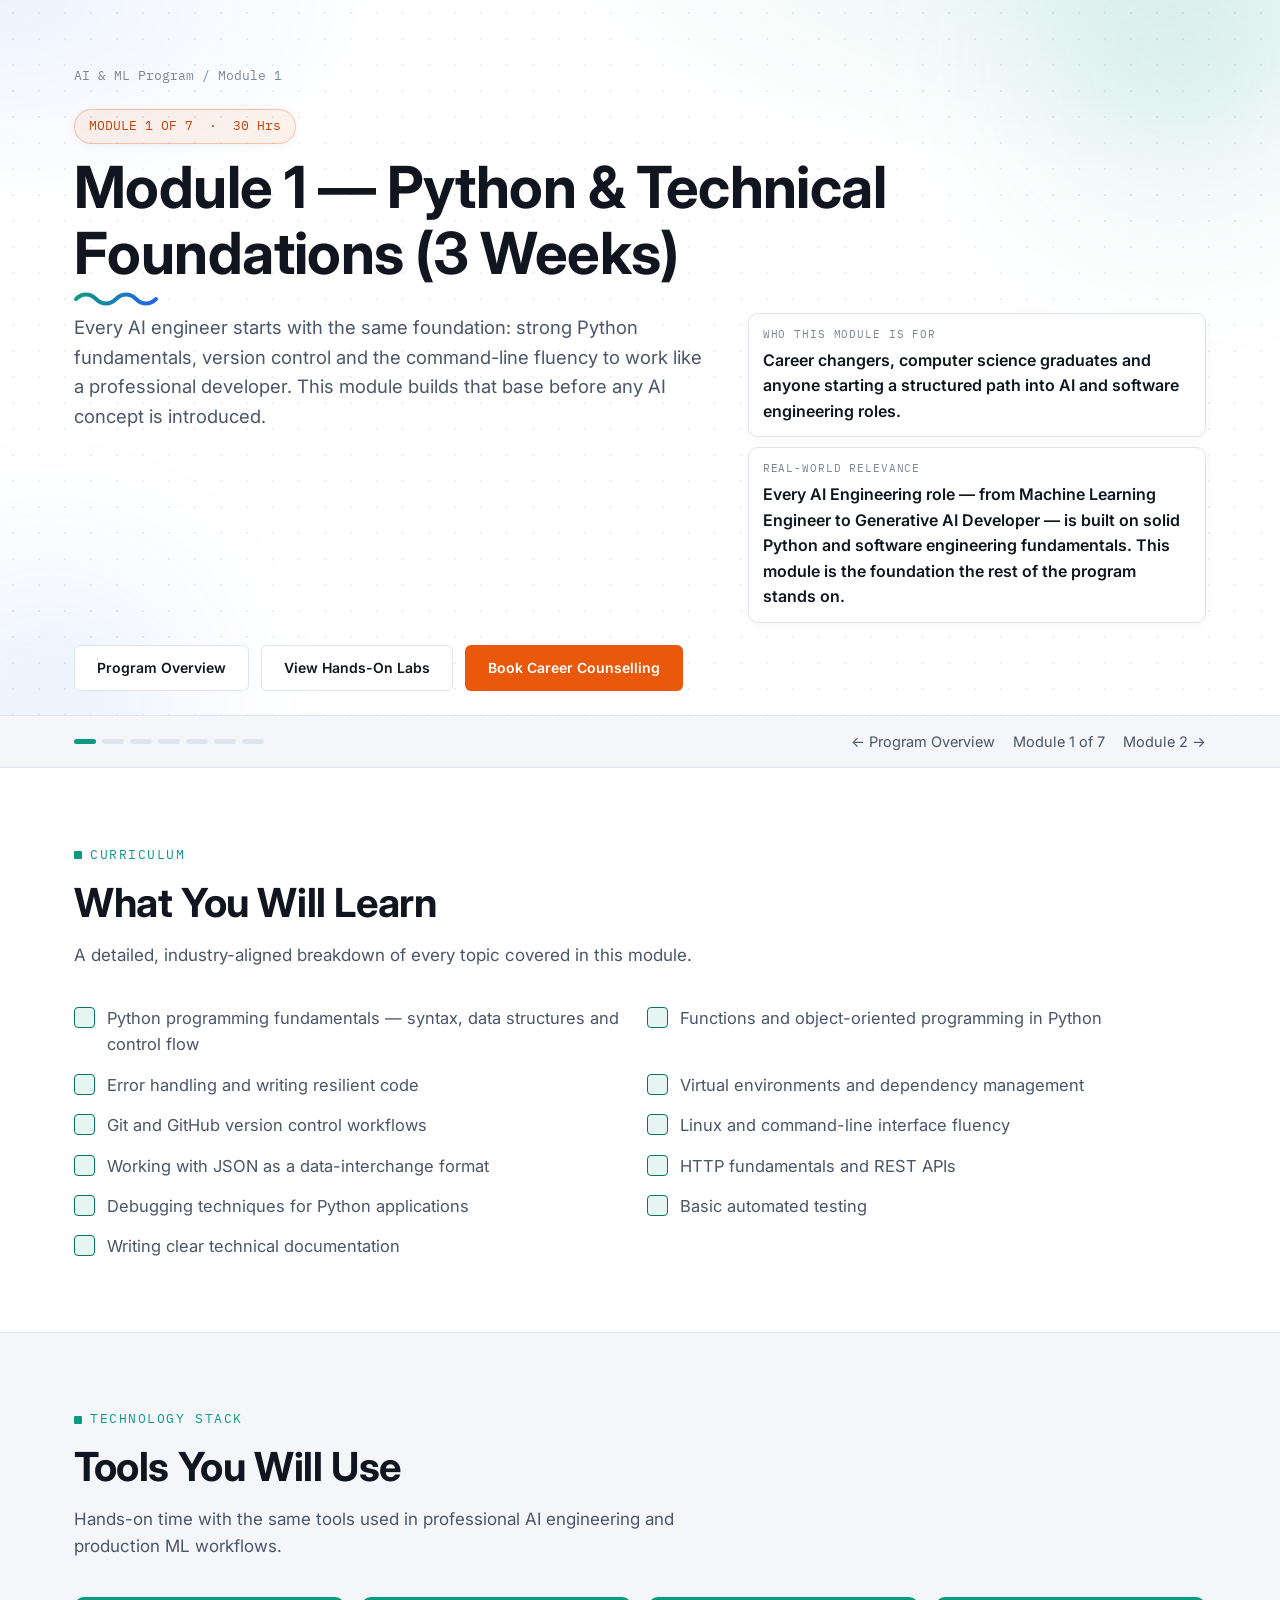
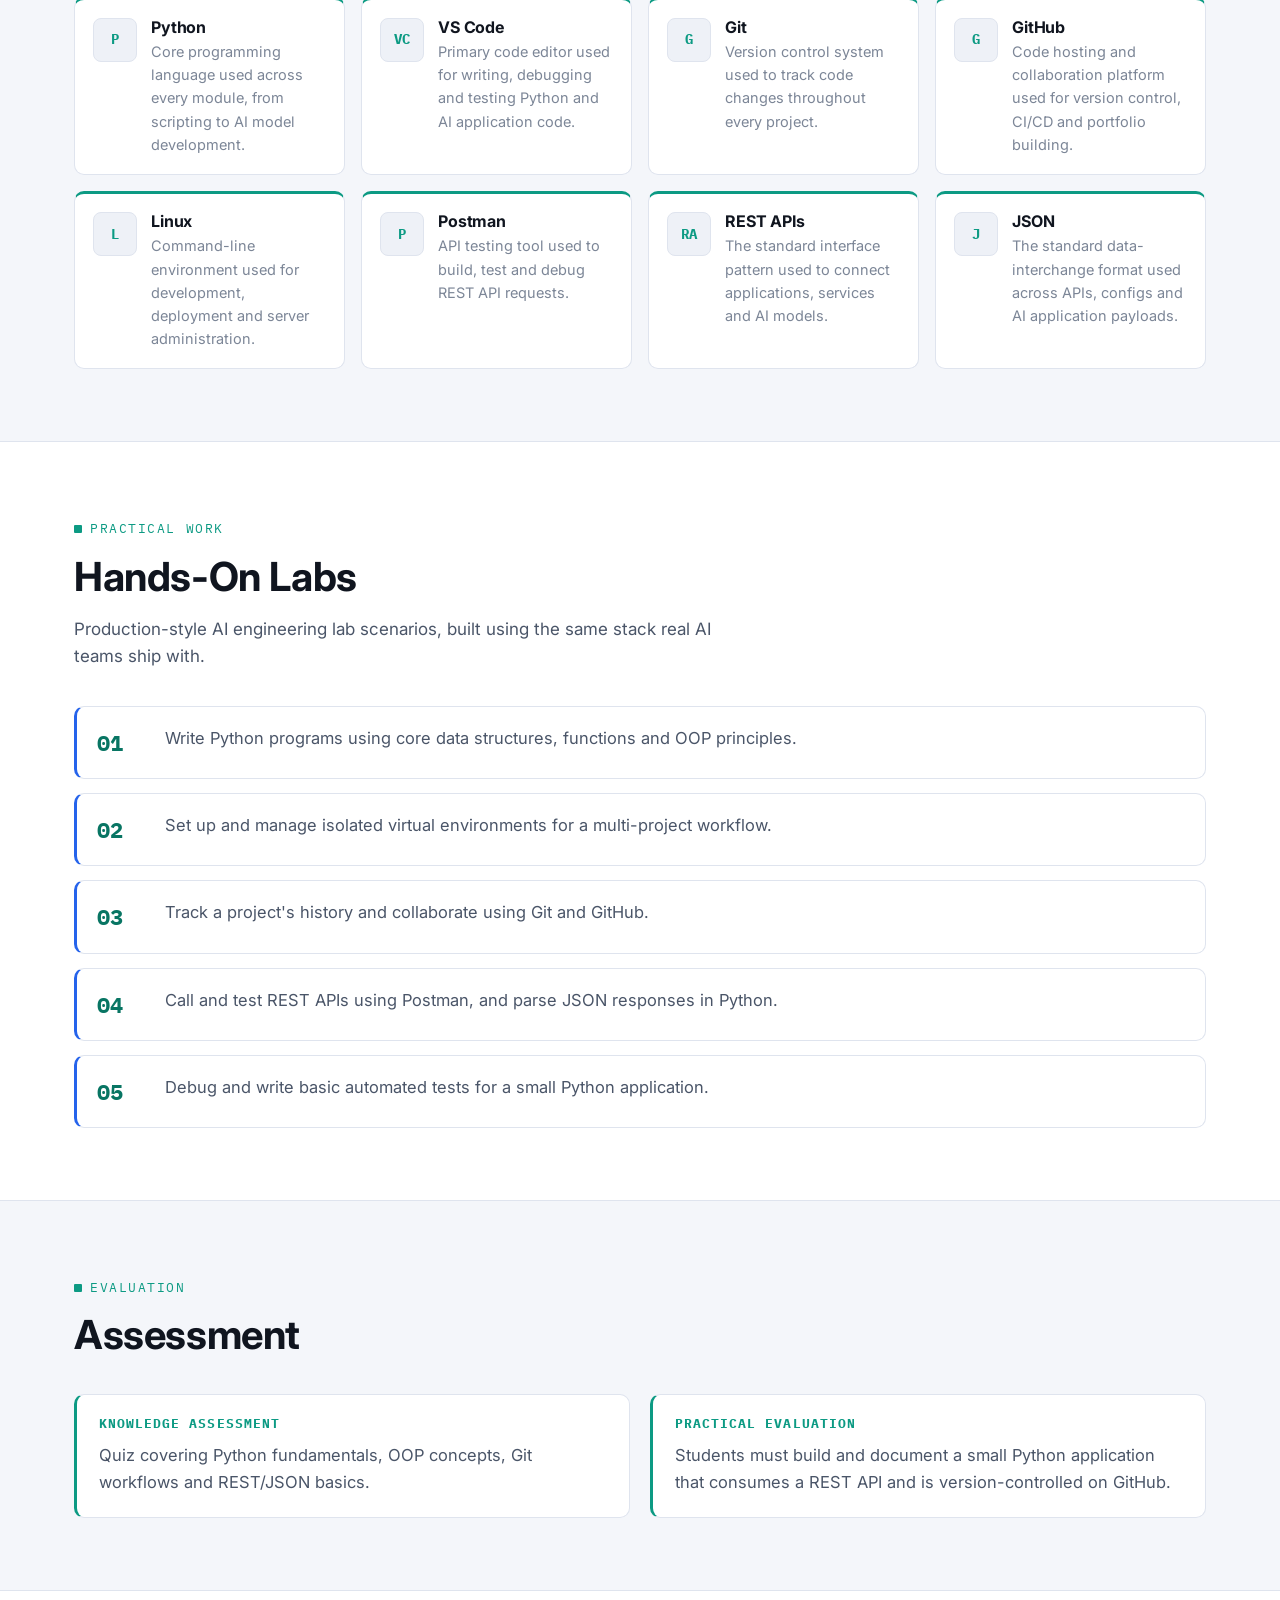
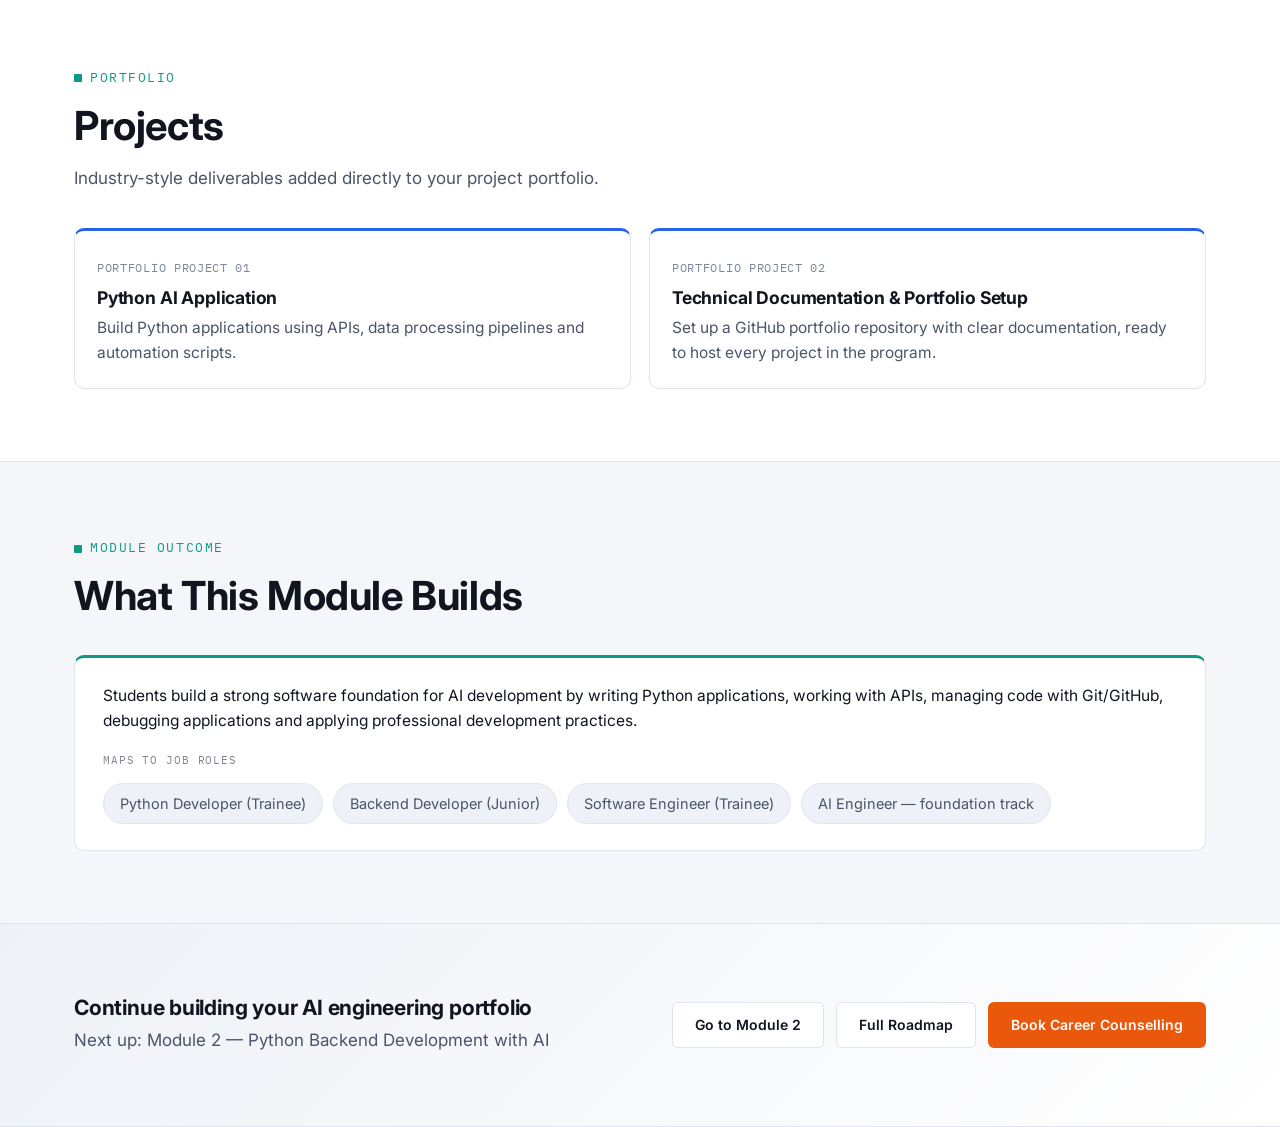
==== module-1-python-technical-foundations/index.html @ 658c4b33 "Add Advanced AI & ML Certification Program website Course overview page plus 7 module pages for Skil" ====
<!doctype html>
<html lang="en">
<head>
<meta charset="utf-8">
<meta name="viewport" content="width=device-width, initial-scale=1">
<title>Python &amp; Technical Foundations | Skill IT Education</title>
<meta name="description" content="Module 1 (3 Weeks): Every AI engineer starts with the same foundation: strong Python fundamentals, version control and the command-line fluency to work…">
<link rel="canonical" href="https://skilliteducation.com/courses/AI-ML/module-1-python-technical-foundations/">
<link rel="icon" type="image/png" sizes="32x32" href="../assets/img/favicon-32.png">
<link rel="icon" type="image/png" sizes="512x512" href="../assets/img/favicon-512.png">
<link rel="apple-touch-icon" sizes="180x180" href="../assets/img/apple-touch-icon.png">
<link rel="preconnect" href="https://fonts.googleapis.com"><link rel="preconnect" href="https://fonts.gstatic.com" crossorigin><link href="https://fonts.googleapis.com/css2?family=Inter:wght@400;500;600;700;800&family=IBM+Plex+Mono:wght@500;700&display=swap" rel="stylesheet">
<link rel="stylesheet" href="../assets/css/style.css">

<meta property="og:type" content="website">
<meta property="og:site_name" content="Skill It Education">
<meta property="og:title" content="Python &amp; Technical Foundations | Skill IT Education">
<meta property="og:description" content="Module 1 (3 Weeks): Every AI engineer starts with the same foundation: strong Python fundamentals, version control and the command-line fluency to work…">
<meta property="og:url" content="https://skilliteducation.com/courses/AI-ML/module-1-python-technical-foundations/">
<meta property="og:image" content="https://skilliteducation.com/courses/AI-ML/assets/img/ai-ml-program-diagram.png">
<meta name="twitter:card" content="summary_large_image">
<meta name="twitter:title" content="Python &amp; Technical Foundations | Skill IT Education">
<meta name="twitter:description" content="Module 1 (3 Weeks): Every AI engineer starts with the same foundation: strong Python fundamentals, version control and the command-line fluency to work…">
<meta name="twitter:image" content="https://skilliteducation.com/courses/AI-ML/assets/img/ai-ml-program-diagram.png">
<script type="application/ld+json">{"@context": "https://schema.org", "@graph": [{"@type": "BreadcrumbList", "itemListElement": [{"@type": "ListItem", "position": 1, "name": "AI & ML Program", "item": "https://skilliteducation.com/courses/AI-ML/"}, {"@type": "ListItem", "position": 2, "name": "Module 1 \u2014 Python & Technical Foundations", "item": "https://skilliteducation.com/courses/AI-ML/module-1-python-technical-foundations/"}]}, {"@type": "Course", "name": "Module 1 \u2014 Python & Technical Foundations", "description": "Every AI engineer starts with the same foundation: strong Python fundamentals, version control and the command-line fluency to work like a professional developer. This module builds that base before any AI concept is introduced.", "url": "https://skilliteducation.com/courses/AI-ML/module-1-python-technical-foundations/", "provider": {"@type": "Organization", "name": "Skill IT Education", "sameAs": "https://skilliteducation.com"}, "isPartOf": {"@type": "Course", "name": "Advanced AI & ML Certification Program", "url": "https://skilliteducation.com/courses/AI-ML/"}}]}</script>
</head>
<body>

<main>
  <section class="hero">
    <div class="wrap">
      <div class="breadcrumb">
        <a href="../index.html">AI & ML Program</a><span class="sep">/</span><span>Module 1</span>
      </div>
      <div class="duration-chip" style="margin-top:22px;">MODULE 1 OF 7 &nbsp;·&nbsp; 30 Hrs</div>
      <h1>Module 1 — Python &amp; Technical Foundations (3 Weeks)</h1>
      <svg class="h1-wave" viewBox="0 0 92 16" xmlns="http://www.w3.org/2000/svg" aria-hidden="true">
        <defs>
          <linearGradient id="waveGradient" x1="0" y1="0" x2="1" y2="0">
            <stop offset="0"/>
            <stop offset="1"/>
          </linearGradient>
        </defs>
        <path d="M2 8 C 8 2, 16 2, 22 8 C 28 14, 36 14, 42 8 C 48 2, 56 2, 62 8 C 68 14, 76 14, 82 8"/>
      </svg>
      <div class="hero-grid">
        <div>
          <p class="hero-lede">Every AI engineer starts with the same foundation: strong Python fundamentals, version control and the command-line fluency to work like a professional developer. This module builds that base before any AI concept is introduced.</p>
        </div>
        <div class="hero-meta">
          <div class="meta-card"><div class="label">Who This Module Is For</div><div class="value">Career changers, computer science graduates and anyone starting a structured path into AI and software engineering roles.</div></div>
          <div class="meta-card"><div class="label">Real-World Relevance</div><div class="value">Every AI Engineering role — from Machine Learning Engineer to Generative AI Developer — is built on solid Python and software engineering fundamentals. This module is the foundation the rest of the program stands on.</div></div>
        </div>
      </div>
      <div class="hero-ctas">
        <a class="btn btn-outline" href="../index.html">Program Overview</a>
        <a class="btn btn-outline" href="#labs">View Hands-On Labs</a>
        <a class="btn btn-primary" href="tel:+919177715978">Book Career Counselling</a>
      </div>
    </div>
  </section>

  <div class="progress-strip">
    <div class="wrap">
      <div class="progress-dots"><span class="active"></span><span class=""></span><span class=""></span><span class=""></span><span class=""></span><span class=""></span><span class=""></span></div>
      <div class="progress-nav"><a href="../index.html">&larr; Program Overview</a><span>Module 1 of 7</span><a href="../module-2-python-backend-development-with-ai/">Module 2 &rarr;</a></div>
    </div>
  </div>

  <section id="learn">
    <div class="wrap">
      <div class="section-head">
        <span class="eyebrow">Curriculum</span>
        <h2>What You Will Learn</h2>
        <p>A detailed, industry-aligned breakdown of every topic covered in this module.</p>
      </div>
      <ul class="check-list grid-2"><li>Python programming fundamentals — syntax, data structures and control flow</li><li>Functions and object-oriented programming in Python</li><li>Error handling and writing resilient code</li><li>Virtual environments and dependency management</li><li>Git and GitHub version control workflows</li><li>Linux and command-line interface fluency</li><li>Working with JSON as a data-interchange format</li><li>HTTP fundamentals and REST APIs</li><li>Debugging techniques for Python applications</li><li>Basic automated testing</li><li>Writing clear technical documentation</li></ul>
    </div>
  </section>

  <section id="tools" style="background:var(--bg-alt);border-top:1px solid var(--border);border-bottom:1px solid var(--border);">
    <div class="wrap">
      <div class="section-head">
        <span class="eyebrow">Technology Stack</span>
        <h2>Tools You Will Use</h2>
        <p>Hands-on time with the same tools used in professional AI engineering and production ML workflows.</p>
      </div>
      <div class="tool-grid">
      <div class="tool-card">
        <div class="tool-logo" role="img" aria-label="LOGO: Python" title="[LOGO: Python]">P</div>
        <div><h4>Python</h4><p>Core programming language used across every module, from scripting to AI model development.</p></div>
      </div>
      <div class="tool-card">
        <div class="tool-logo" role="img" aria-label="LOGO: VS Code" title="[LOGO: VS Code]">VC</div>
        <div><h4>VS Code</h4><p>Primary code editor used for writing, debugging and testing Python and AI application code.</p></div>
      </div>
      <div class="tool-card">
        <div class="tool-logo" role="img" aria-label="LOGO: Git" title="[LOGO: Git]">G</div>
        <div><h4>Git</h4><p>Version control system used to track code changes throughout every project.</p></div>
      </div>
      <div class="tool-card">
        <div class="tool-logo" role="img" aria-label="LOGO: GitHub" title="[LOGO: GitHub]">G</div>
        <div><h4>GitHub</h4><p>Code hosting and collaboration platform used for version control, CI/CD and portfolio building.</p></div>
      </div>
      <div class="tool-card">
        <div class="tool-logo" role="img" aria-label="LOGO: Linux" title="[LOGO: Linux]">L</div>
        <div><h4>Linux</h4><p>Command-line environment used for development, deployment and server administration.</p></div>
      </div>
      <div class="tool-card">
        <div class="tool-logo" role="img" aria-label="LOGO: Postman" title="[LOGO: Postman]">P</div>
        <div><h4>Postman</h4><p>API testing tool used to build, test and debug REST API requests.</p></div>
      </div>
      <div class="tool-card">
        <div class="tool-logo" role="img" aria-label="LOGO: REST APIs" title="[LOGO: REST APIs]">RA</div>
        <div><h4>REST APIs</h4><p>The standard interface pattern used to connect applications, services and AI models.</p></div>
      </div>
      <div class="tool-card">
        <div class="tool-logo" role="img" aria-label="LOGO: JSON" title="[LOGO: JSON]">J</div>
        <div><h4>JSON</h4><p>The standard data-interchange format used across APIs, configs and AI application payloads.</p></div>
      </div>
      </div>
    </div>
  </section>

  <section id="labs">
    <div class="wrap">
      <div class="section-head">
        <span class="eyebrow">Practical Work</span>
        <h2>Hands-On Labs</h2>
        <p>Production-style AI engineering lab scenarios, built using the same stack real AI teams ship with.</p>
      </div>
      <div class="lab-list"><div class="lab-item"><div class="lab-num">01</div><p>Write Python programs using core data structures, functions and OOP principles.</p></div><div class="lab-item"><div class="lab-num">02</div><p>Set up and manage isolated virtual environments for a multi-project workflow.</p></div><div class="lab-item"><div class="lab-num">03</div><p>Track a project's history and collaborate using Git and GitHub.</p></div><div class="lab-item"><div class="lab-num">04</div><p>Call and test REST APIs using Postman, and parse JSON responses in Python.</p></div><div class="lab-item"><div class="lab-num">05</div><p>Debug and write basic automated tests for a small Python application.</p></div></div>
    </div>
  </section>

  <section id="assessment" style="background:var(--bg-alt);border-top:1px solid var(--border);border-bottom:1px solid var(--border);">
    <div class="wrap">
      <div class="section-head">
        <span class="eyebrow">Evaluation</span>
        <h2>Assessment</h2>
      </div>
      <div class="assessment-grid">
        <div class="assessment-card"><h4>Knowledge Assessment</h4><p>Quiz covering Python fundamentals, OOP concepts, Git workflows and REST/JSON basics.</p></div>
        <div class="assessment-card"><h4>Practical Evaluation</h4><p>Students must build and document a small Python application that consumes a REST API and is version-controlled on GitHub.</p></div>
      </div>
    </div>
  </section>

  <section id="projects">
    <div class="wrap">
      <div class="section-head">
        <span class="eyebrow">Portfolio</span>
        <h2>Projects</h2>
        <p>Industry-style deliverables added directly to your project portfolio.</p>
      </div>
      <div class="project-grid"><div class="project-card"><span class="tag">Portfolio Project 01</span><h4>Python AI Application</h4><p>Build Python applications using APIs, data processing pipelines and automation scripts.</p></div><div class="project-card"><span class="tag">Portfolio Project 02</span><h4>Technical Documentation &amp; Portfolio Setup</h4><p>Set up a GitHub portfolio repository with clear documentation, ready to host every project in the program.</p></div></div>
    </div>
  </section>

  <section id="outcome" style="background:var(--bg-alt);border-top:1px solid var(--border);">
    <div class="wrap">
      <div class="section-head">
        <span class="eyebrow">Module Outcome</span>
        <h2>What This Module Builds</h2>
      </div>
      <div class="outcome-block">
        <p style="color:var(--text);font-size:15.5px;">Students build a strong software foundation for AI development by writing Python applications, working with APIs, managing code with Git/GitHub, debugging applications and applying professional development practices.</p>
        <div class="label" style="font-family:var(--mono);font-size:11px;text-transform:uppercase;letter-spacing:.08em;color:var(--text-faint);margin-top:18px;">Maps to job roles</div>
        <div class="role-chips"><span class="chip">Python Developer (Trainee)</span><span class="chip">Backend Developer (Junior)</span><span class="chip">Software Engineer (Trainee)</span><span class="chip">AI Engineer — foundation track</span></div>
      </div>
    </div>
  </section>

  <section class="cta-banner">
    <div class="wrap">
      <div>
        <h3>Continue building your AI engineering portfolio</h3>
        <p>Next up: Module 2 — Python Backend Development with AI</p>
      </div>
      <div class="hero-ctas" style="margin:0;">
        <a class="btn btn-outline" href="../module-2-python-backend-development-with-ai/">Go to Module 2</a>
        <a class="btn btn-outline" href="../index.html#roadmap">Full Roadmap</a>
        <a class="btn btn-primary" href="tel:+919177715978">Book Career Counselling</a>
      </div>
    </div>
  </section>
</main>
</body>
</html>
---- assets/css/style.css ----
/* Skill IT Education — Cybersecurity Program — site stylesheet */

:root{
  --bg: #ffffff;
  --bg-alt: #f4f6fa;
  --surface: #ffffff;
  --surface-2: #eef1f7;
  --border: #dfe4ee;
  --text: #10151f;
  --text-dim: #4a5568;
  --text-faint: #7c8697;
  --accent: #0c9a83;
  --accent-dim: #087563;
  --accent-2: #2563eb;
  --warn: #b06a08;
  --danger: #c0392b;
  --cta: #ea580c;
  --cta-dark: #c2410c;
  --dot: rgba(16,21,31,.07);
  --radius: 10px;
  --maxw: 1180px;
  --font: 'Inter', -apple-system, BlinkMacSystemFont, 'Segoe UI', Roboto, Helvetica, Arial, sans-serif;
  --mono: 'IBM Plex Mono', 'SFMono-Regular', Consolas, monospace;
}

*{box-sizing:border-box;}
html{scroll-behavior:smooth;}
body{
  margin:0;
  background:var(--bg);
  color:var(--text);
  font-family:var(--font);
  font-size:17px;
  line-height:1.6;
  -webkit-font-smoothing:antialiased;
}
img{max-width:100%;display:block;}
[hidden]{display:none!important;}
a{color:inherit;text-decoration:none;}
.wrap{max-width:var(--maxw);margin:0 auto;padding:0 24px;}
section{padding:72px 0;}
h1,h2,h3,h4{line-height:1.15;margin:0 0 16px;font-weight:700;letter-spacing:-0.01em;}
h1{font-size:clamp(36px,5.2vw,58px);margin-bottom:4px;}
h2{font-size:clamp(28px,3.6vw,40px);}
h3{font-size:21px;}
p{margin:0 0 14px;color:var(--text-dim);font-size:17px;}
.eyebrow{
  display:inline-flex;align-items:center;gap:8px;
  font-family:var(--mono);font-size:13px;letter-spacing:.12em;text-transform:uppercase;
  color:var(--accent);margin-bottom:14px;
}
.eyebrow::before{content:"";width:8px;height:8px;background:var(--accent);border-radius:1px;}

/* header */
header.site{
  position:sticky;top:0;z-index:50;
  background:rgba(255,255,255,.90);backdrop-filter:blur(8px);
  border-bottom:1px solid var(--border);
}
.nav{display:flex;align-items:center;justify-content:space-between;padding:16px 24px;max-width:var(--maxw);margin:0 auto;}
.logo{display:flex;align-items:center;gap:10px;font-weight:800;font-size:15px;letter-spacing:.02em;}
.logo .mark{width:28px;height:28px;border-radius:6px;background:linear-gradient(135deg,var(--accent),var(--accent-2));display:flex;align-items:center;justify-content:center;font-family:var(--mono);font-size:13px;color:#04120e;font-weight:800;}
.logo .sub{display:block;font-size:10px;font-weight:600;letter-spacing:.1em;color:var(--text-faint);text-transform:uppercase;}
.navlinks{display:flex;gap:28px;align-items:center;}
.navlinks a{font-size:14px;color:var(--text-dim);font-weight:500;}
.navlinks a:hover{color:var(--text);}
.btn{
  display:inline-flex;align-items:center;justify-content:center;gap:8px;
  padding:11px 22px;border-radius:6px;font-weight:600;font-size:14px;
  cursor:pointer;border:1px solid transparent;white-space:nowrap;
}
.btn-primary{background:var(--cta);color:#fff;}
.btn-primary:hover{background:var(--cta-dark);}
.btn-outline{background:#ffffff;border-color:var(--border);color:var(--text);}
.btn-outline:hover{border-color:var(--accent);box-shadow:0 4px 14px rgba(16,21,31,.08);}
.btn-ghost{color:var(--text-dim);}
.btn-sm{padding:8px 14px;font-size:13px;}

/* breadcrumb */
.breadcrumb{font-family:var(--mono);font-size:13px;color:var(--text-faint);padding:18px 0 0;}
.breadcrumb a{color:var(--text-faint);}
.breadcrumb a:hover{color:var(--accent);}
.breadcrumb .sep{margin:0 8px;}

/* hero */
.hero{
  position:relative;overflow:hidden;
  padding-top:48px;padding-bottom:24px;border-bottom:1px solid var(--border);
  background:
    radial-gradient(900px 400px at 85% -10%, rgba(12,154,131,.10), transparent 60%),
    radial-gradient(700px 380px at 0% 0%, rgba(37,99,235,.08), transparent 55%),
    radial-gradient(var(--dot) 1.2px, transparent 1.2px) 0 0/26px 26px,
    var(--bg);
}
.hero::before,.hero::after{content:"";position:absolute;border-radius:50%;filter:blur(70px);z-index:0;pointer-events:none;}
.hero::before{width:440px;height:440px;background:radial-gradient(circle,rgba(12,154,131,.16),transparent 70%);top:-160px;right:-120px;}
.hero::after{width:380px;height:380px;background:radial-gradient(circle,rgba(37,99,235,.14),transparent 70%);bottom:-180px;left:-140px;}
.hero>.wrap{position:relative;z-index:1;}
.hero .duration-chip{
  display:inline-flex;align-items:center;gap:8px;margin-bottom:10px;
  background:rgba(234,88,12,.08);border:1px solid rgba(234,88,12,.30);border-radius:100px;
  padding:6px 14px;font-family:var(--mono);font-size:13px;color:var(--cta-dark);
  box-shadow:0 2px 10px rgba(16,21,31,.05);
}
.h1-wave{display:block;width:92px;height:16px;margin:0 0 6px;overflow:visible;}
.hero-kicker{font-size:16px;font-weight:600;color:var(--text-dim);margin:0 0 10px;letter-spacing:.01em;}
.h1-wave path{
  fill:none;stroke:url(#waveGradient);stroke-width:4;stroke-linecap:round;
  stroke-dasharray:140;stroke-dashoffset:140;animation:waveDraw 1s ease-out .15s forwards;
}
.h1-wave stop:first-child{stop-color:var(--accent);}
.h1-wave stop:last-child{stop-color:var(--accent-2);}
@keyframes waveDraw{to{stroke-dashoffset:0;}}
.hero-grid{display:grid;grid-template-columns:1.4fr 1fr;gap:32px;align-items:start;margin-top:0;}
.hero-lede{font-size:18.5px;color:var(--text-dim);max-width:60ch;}
.hero-meta{display:grid;gap:10px;}

.hero-visual{position:relative;margin:0 auto 16px;max-width:360px;}
.hero-visual-glow{position:absolute;inset:8%;background:radial-gradient(circle,rgba(12,154,131,.22),transparent 70%);filter:blur(36px);z-index:0;}
.hero-mockup-card{
  position:relative;z-index:1;background:var(--surface);border:1px solid var(--border);
  border-radius:20px;padding:16px;
  box-shadow:0 24px 50px -18px rgba(16,21,31,.20), 0 6px 16px rgba(16,21,31,.06);
}
.hero-diagram{width:100%;height:auto;display:block;}
.floating-badge{
  position:absolute;z-index:2;display:flex;align-items:center;gap:6px;
  background:var(--surface);border:1px solid var(--border);border-radius:100px;
  padding:8px 14px;font-size:13px;font-weight:700;white-space:nowrap;
  box-shadow:0 14px 28px -10px rgba(16,21,31,.18);
}
.floating-badge .dot{width:7px;height:7px;border-radius:50%;flex:none;}
.floating-badge-1{top:-14px;left:-18px;color:var(--accent-dim);}
.floating-badge-1 .dot{background:var(--accent);}
.floating-badge-2{bottom:-14px;right:-18px;color:var(--accent-2);}
.floating-badge-2 .dot{background:var(--accent-2);}

.hero-stats-row{display:grid;grid-template-columns:repeat(4,1fr);gap:10px;margin-top:22px;}
.meta-card{
  background:var(--surface);border:1px solid var(--border);border-radius:var(--radius);
  padding:12px 14px;box-shadow:0 2px 10px rgba(16,21,31,.04);
  min-width:0;overflow-wrap:break-word;
}
.meta-card .label{font-family:var(--mono);font-size:11px;text-transform:uppercase;letter-spacing:.08em;color:var(--text-faint);margin-bottom:4px;}
.meta-card .value{font-size:16px;color:var(--text);font-weight:600;}
.meta-card .meta-note{font-size:11.5px;color:var(--text-faint);margin-top:2px;}
.hero-stats-row .meta-card{
  border-top:3px solid var(--accent);
  background:linear-gradient(180deg, rgba(12,154,131,.07), var(--surface) 60%);
  transition:transform .15s,box-shadow .15s,border-color .15s;
}
.hero-stats-row .meta-card:hover{transform:translateY(-4px);box-shadow:0 14px 26px -12px rgba(12,154,131,.32);}
.hero-stats-row .meta-card-2{
  border-top-color:var(--accent-2);
  background:linear-gradient(180deg, rgba(37,99,235,.07), var(--surface) 60%);
}
.hero-stats-row .meta-card-2:hover{box-shadow:0 14px 26px -12px rgba(37,99,235,.32);}
.hero-stats-row .meta-card-4{
  border-top-color:var(--cta);
  background:linear-gradient(180deg, rgba(234,88,12,.08), var(--surface) 60%);
}
.hero-stats-row .meta-card-4 .value{color:var(--cta-dark);}
.hero-stats-row .meta-card-4:hover{box-shadow:0 14px 26px -12px rgba(234,88,12,.32);}
.hero-ctas{display:flex;gap:12px;margin-top:22px;flex-wrap:wrap;}

.stat-section{padding:0 0 56px;}

.lead-form-section{padding:24px 0;}
.lead-form-card{
  max-width:1080px;margin:0 auto;background:var(--surface-2);border:1px solid var(--border);
  border-top:3px solid var(--cta);border-radius:14px;padding:18px 22px;
  box-shadow:0 16px 34px -22px rgba(16,21,31,.16);
}
.lead-form-head{margin-bottom:12px;}
.lead-form-head h3{margin:0 0 3px;font-size:17px;}
.lead-form-head p{margin:0;font-size:13.5px;}
.form-row{display:flex;align-items:flex-end;gap:10px;flex-wrap:wrap;}
.form-field{display:flex;flex-direction:column;gap:4px;flex:1 1 150px;min-width:130px;}
.form-field label{font-size:11.5px;font-weight:600;color:var(--text-dim);}
.form-field input,.form-field select{
  padding:9px 11px;border:1px solid var(--border);border-radius:7px;
  font-size:13.5px;font-family:var(--font);color:var(--text);background:#fff;
  width:100%;height:38px;
}
.form-field input:focus,.form-field select:focus{outline:none;border-color:var(--cta);box-shadow:0 0 0 3px rgba(234,88,12,.12);}
.form-submit{flex:0 0 auto;height:38px;padding:0 20px;white-space:nowrap;}
.form-note{font-size:12px;color:var(--text-faint);margin-top:8px;}
.form-success{padding:16px;text-align:center;font-size:14.5px;font-weight:600;color:var(--accent-dim);background:rgba(12,154,131,.08);border-radius:8px;}
.form-success a{color:var(--cta-dark);text-decoration:underline;white-space:nowrap;}

/* module progress strip */
.progress-strip{border-bottom:1px solid var(--border);background:var(--bg-alt);}
.progress-strip .wrap{display:flex;align-items:center;justify-content:space-between;padding:14px 24px;gap:16px;flex-wrap:wrap;}
.progress-dots{display:flex;gap:6px;}
.progress-dots span{width:22px;height:5px;border-radius:3px;background:var(--border);}
.progress-dots span.active{background:var(--accent);}
.progress-nav{display:flex;gap:18px;font-size:14.5px;color:var(--text-dim);}
.progress-nav a{color:var(--text-dim);}
.progress-nav a:hover{color:var(--accent);}

/* sections */
.section-head{max-width:680px;margin-bottom:36px;}
.section-head p{margin:0;}

.grid-2{display:grid;grid-template-columns:1fr 1fr;gap:16px 28px;}
.check-list{list-style:none;margin:0;padding:0;display:grid;gap:14px;}
.check-list li{display:flex;gap:12px;align-items:flex-start;font-size:16.5px;color:var(--text-dim);}
.check-list li::before{content:"";flex:none;width:19px;height:19px;margin-top:2px;border-radius:4px;background:rgba(12,154,131,.10);border:1px solid var(--accent-dim);position:relative;}
.check-list li::after{content:"";position:absolute;}

.tool-grid{display:grid;grid-template-columns:repeat(auto-fill,minmax(240px,1fr));gap:16px;}
.tool-card{
  background:var(--surface);border:1px solid var(--border);border-top:3px solid var(--accent);
  border-radius:var(--radius);padding:18px;display:flex;gap:14px;align-items:flex-start;
  transition:transform .15s,box-shadow .15s,border-color .15s;
}
.tool-card:hover{transform:translateY(-3px);box-shadow:0 14px 26px -14px rgba(12,154,131,.35);border-color:var(--accent-dim);}
.tool-logo{
  flex:none;width:44px;height:44px;border-radius:8px;
  background:var(--surface-2);border:1px solid var(--border);
  display:flex;align-items:center;justify-content:center;
  font-family:var(--mono);font-weight:700;font-size:14px;color:var(--accent);
}
.tool-card h4{margin:0 0 4px;font-size:16px;}
.tool-card p{margin:0;font-size:14.5px;color:var(--text-faint);}

.lab-list{display:grid;gap:14px;}
.lab-item{
  display:grid;grid-template-columns:52px 1fr;gap:16px;
  background:var(--surface);border:1px solid var(--border);border-left:3px solid var(--accent-2);
  border-radius:var(--radius);padding:18px 20px;
  transition:transform .15s,box-shadow .15s,border-color .15s;
}
.lab-item:hover{transform:translateX(4px);box-shadow:0 14px 26px -14px rgba(37,99,235,.3);border-color:var(--accent-2);}
.lab-num{font-family:var(--mono);font-size:22px;font-weight:700;color:var(--accent-dim);}
.lab-item p{margin:0;color:var(--text-dim);font-size:16.5px;}

.assessment-grid{display:grid;grid-template-columns:1fr 1fr;gap:20px;}
.assessment-card{background:var(--surface);border:1px solid var(--border);border-left:3px solid var(--accent);border-radius:var(--radius);padding:22px;}
.assessment-card h4{margin:0 0 10px;font-family:var(--mono);font-size:13px;text-transform:uppercase;letter-spacing:.08em;color:var(--accent);}
.assessment-card p{margin:0;font-size:16.5px;}

.project-grid{display:grid;grid-template-columns:repeat(auto-fit,minmax(280px,1fr));gap:18px;}
.project-card{
  background:var(--surface);border:1px solid var(--border);border-top:3px solid var(--accent-2);
  border-radius:var(--radius);padding:22px;transition:transform .15s,box-shadow .15s,border-color .15s;
}
.project-card:hover{transform:translateY(-3px);box-shadow:0 14px 26px -14px rgba(37,99,235,.3);border-color:var(--accent-2);}
.project-card .tag{font-family:var(--mono);font-size:11.5px;color:var(--text-faint);text-transform:uppercase;letter-spacing:.06em;}
.project-card h4{margin:8px 0 8px;font-size:17.5px;}
.project-card p{margin:0;font-size:15.5px;}

.role-chips{display:flex;flex-wrap:wrap;gap:10px;margin-top:14px;}
.chip{background:var(--surface-2);border:1px solid var(--border);border-radius:100px;padding:8px 16px;font-size:14.5px;color:var(--text-dim);}
.outcome-block{background:var(--surface);border:1px solid var(--border);border-top:3px solid var(--accent);border-radius:var(--radius);padding:26px 28px;}

.cta-banner{background:linear-gradient(135deg,var(--surface-2),var(--surface));border-top:1px solid var(--border);border-bottom:1px solid var(--border);}
.cta-banner .wrap{display:flex;align-items:center;justify-content:space-between;gap:24px;flex-wrap:wrap;}
.cta-banner h3{margin:0 0 6px;}
.cta-banner p{margin:0;}

footer.site{border-top:1px solid var(--border);background:var(--bg-alt);padding:56px 0 28px;}
.footer-grid{display:grid;grid-template-columns:2fr 1fr 1fr 1fr;gap:32px;margin-bottom:40px;}
.footer-grid h5{font-size:12px;text-transform:uppercase;letter-spacing:.08em;color:var(--text-faint);margin:0 0 14px;}
.footer-grid a, .footer-grid p{display:block;font-size:13.5px;color:var(--text-dim);margin:0 0 10px;}
.footer-grid a:hover{color:var(--accent);}
.footer-bottom{border-top:1px solid var(--border);padding-top:24px;font-size:12.5px;color:var(--text-faint);display:flex;justify-content:space-between;flex-wrap:wrap;gap:10px;}

/* index page specific */
.stat-bar{display:grid;grid-template-columns:repeat(4,1fr);gap:20px;}
.stat{background:var(--surface);border:1px solid var(--border);border-radius:var(--radius);padding:22px;text-align:left;box-shadow:0 2px 10px rgba(16,21,31,.04);transition:transform .15s,box-shadow .15s;}
.stat:hover{transform:translateY(-3px);box-shadow:0 12px 24px -10px rgba(16,21,31,.14);}
.stat .num{font-family:var(--mono);font-size:29px;font-weight:700;color:var(--accent);}
.stat .lbl{font-size:14px;color:var(--text-faint);margin-top:4px;}

.roadmap{display:grid;gap:0;position:relative;}
.roadmap::before{
  content:"";position:absolute;top:30px;bottom:30px;left:31px;width:3px;
  background:linear-gradient(180deg,var(--accent),var(--accent-2));border-radius:2px;z-index:0;
}
.roadmap-item{
  position:relative;z-index:1;
  display:grid;grid-template-columns:64px 1fr auto;gap:20px;align-items:center;
  background:var(--surface);border:1px solid var(--border);border-radius:var(--radius);
  padding:18px 22px;margin-bottom:14px;
  transition:border-color .15s,transform .15s,box-shadow .15s;
}
.roadmap-item:last-child{margin-bottom:0;}
.roadmap-item:hover{border-color:var(--accent-dim);transform:translateX(4px);box-shadow:0 10px 24px -12px rgba(16,21,31,.16);}
.roadmap-item .idx{
  width:56px;height:56px;border-radius:50%;justify-self:center;
  display:flex;align-items:center;justify-content:center;
  background:linear-gradient(135deg,var(--accent),var(--accent-2));
  color:#fff;font-family:var(--mono);font-size:19px;font-weight:700;
  box-shadow:0 6px 16px -4px rgba(12,154,131,.45);
}
.roadmap-item h4{margin:0 0 4px;font-size:18px;}
.roadmap-item .topics{font-size:15px;color:var(--text-faint);margin:6px 0 0;}
.roadmap-item .duration{font-family:var(--mono);font-size:13px;color:var(--text-faint);text-align:right;white-space:nowrap;}
.roadmap-item .duration .hrs{display:block;color:var(--accent);font-weight:700;font-size:14.5px;}

.journey{position:relative;max-width:760px;}
.journey::before{
  content:"";position:absolute;top:23px;bottom:23px;left:23px;width:3px;
  background:linear-gradient(180deg,var(--accent),var(--accent-2));border-radius:2px;z-index:0;
}
.journey-item{position:relative;z-index:1;display:flex;align-items:center;gap:18px;padding:12px 0;}
.journey-node{
  flex:none;width:46px;height:46px;border-radius:50%;
  display:flex;align-items:center;justify-content:center;
  background:var(--bg);border:3px solid var(--accent);
  color:var(--accent);font-family:var(--mono);font-weight:700;font-size:15px;
  transition:transform .15s;
}
.journey-item:hover .journey-node{transform:scale(1.08);}
.journey-body{display:flex;align-items:baseline;gap:12px;flex-wrap:wrap;row-gap:2px;}
.journey-body h5{margin:0;font-size:16.5px;color:var(--text);}
.journey-dur{font-family:var(--mono);font-size:13px;color:var(--text-faint);white-space:nowrap;}
.journey-tag{width:100%;font-family:var(--mono);font-size:11px;text-transform:uppercase;letter-spacing:.08em;color:var(--accent-2);}
.journey-item.phase{
  padding:16px 20px;margin:8px 0;background:var(--surface);border:1px solid var(--border);
  border-radius:var(--radius);box-shadow:0 4px 14px rgba(16,21,31,.05);
}
.journey-item.phase .journey-node{background:linear-gradient(135deg,var(--accent),var(--accent-2));border:none;color:#fff;font-size:17px;}

.track-grid{display:grid;grid-template-columns:repeat(auto-fit,minmax(250px,1fr));gap:18px;}
.track-card{background:var(--surface);border:1px solid var(--border);border-radius:var(--radius);padding:22px;}
.track-card h4{margin:0 0 12px;color:var(--accent);font-size:19px;}
.track-card ul{margin:0;padding-left:18px;color:var(--text-dim);font-size:15.5px;}
.track-card li{margin-bottom:7px;}

.cert-grid{display:grid;grid-template-columns:repeat(auto-fit,minmax(220px,1fr));gap:12px;}
.cert-item{background:var(--surface);border:1px solid var(--border);border-radius:8px;padding:16px 18px;font-size:15.5px;font-weight:600;display:flex;align-items:center;gap:10px;}
.cert-item::before{content:"";width:8px;height:8px;border-radius:50%;background:var(--warn);flex:none;}
.cert-note{margin-top:18px;padding:16px 18px;border:1px dashed var(--border);border-radius:8px;font-size:14.5px;color:var(--text-faint);}

.salary-grid{display:grid;grid-template-columns:1fr 1fr;gap:18px;}
.salary-card{background:var(--surface);border:1px solid var(--border);border-radius:var(--radius);padding:22px;}
.salary-card .region{font-family:var(--mono);font-size:13px;color:var(--accent);text-transform:uppercase;letter-spacing:.06em;}
.salary-card .range{font-size:25px;font-weight:700;margin:8px 0;}
.salary-card p{font-size:14.5px;margin:0;color:var(--text-faint);}

.why-grid{display:grid;grid-template-columns:1fr 1fr;gap:12px 24px;}
.why-item{display:flex;gap:12px;padding:4px 0;}
.why-item .dot{flex:none;width:6px;height:6px;border-radius:50%;background:var(--accent);margin-top:9px;}
.why-item p{margin:0;font-size:16px;color:var(--text-dim);}

@media (max-width: 880px){
  .hero-grid, .grid-2, .assessment-grid, .salary-grid, .why-grid{grid-template-columns:1fr;}
  .footer-grid{grid-template-columns:1fr 1fr;}
  .stat-bar{grid-template-columns:1fr 1fr;}
  .navlinks{display:none;}
  .roadmap::before{left:46px;}
  .roadmap-item{grid-template-columns:48px 1fr auto;gap:14px;padding:14px 16px;text-align:left;}
  .roadmap-item .idx{width:44px;height:44px;font-size:15px;}
  .roadmap-item .duration{text-align:right;font-size:11.5px;}
  .hero-visual{max-width:280px;margin-top:8px;}
  .floating-badge{font-size:11.5px;padding:6px 10px;}
  .floating-badge-1{top:-10px;left:-8px;}
  .floating-badge-2{bottom:-10px;right:-8px;}
  .hero-stats-row{gap:6px;}
  .hero-stats-row .meta-card{padding:10px 7px;}
  .hero-stats-row .meta-card .label{font-size:9px;letter-spacing:.01em;margin-bottom:3px;}
  .hero-stats-row .meta-card .value{font-size:13px;}
  .hero-stats-row .meta-card .meta-note{font-size:9.5px;}
  .lead-form-card{padding:18px 16px;}
  .form-row{flex-direction:column;align-items:stretch;gap:12px;}
  .form-field{flex:1 1 auto;min-width:0;}
  .form-submit{width:100%;}
}
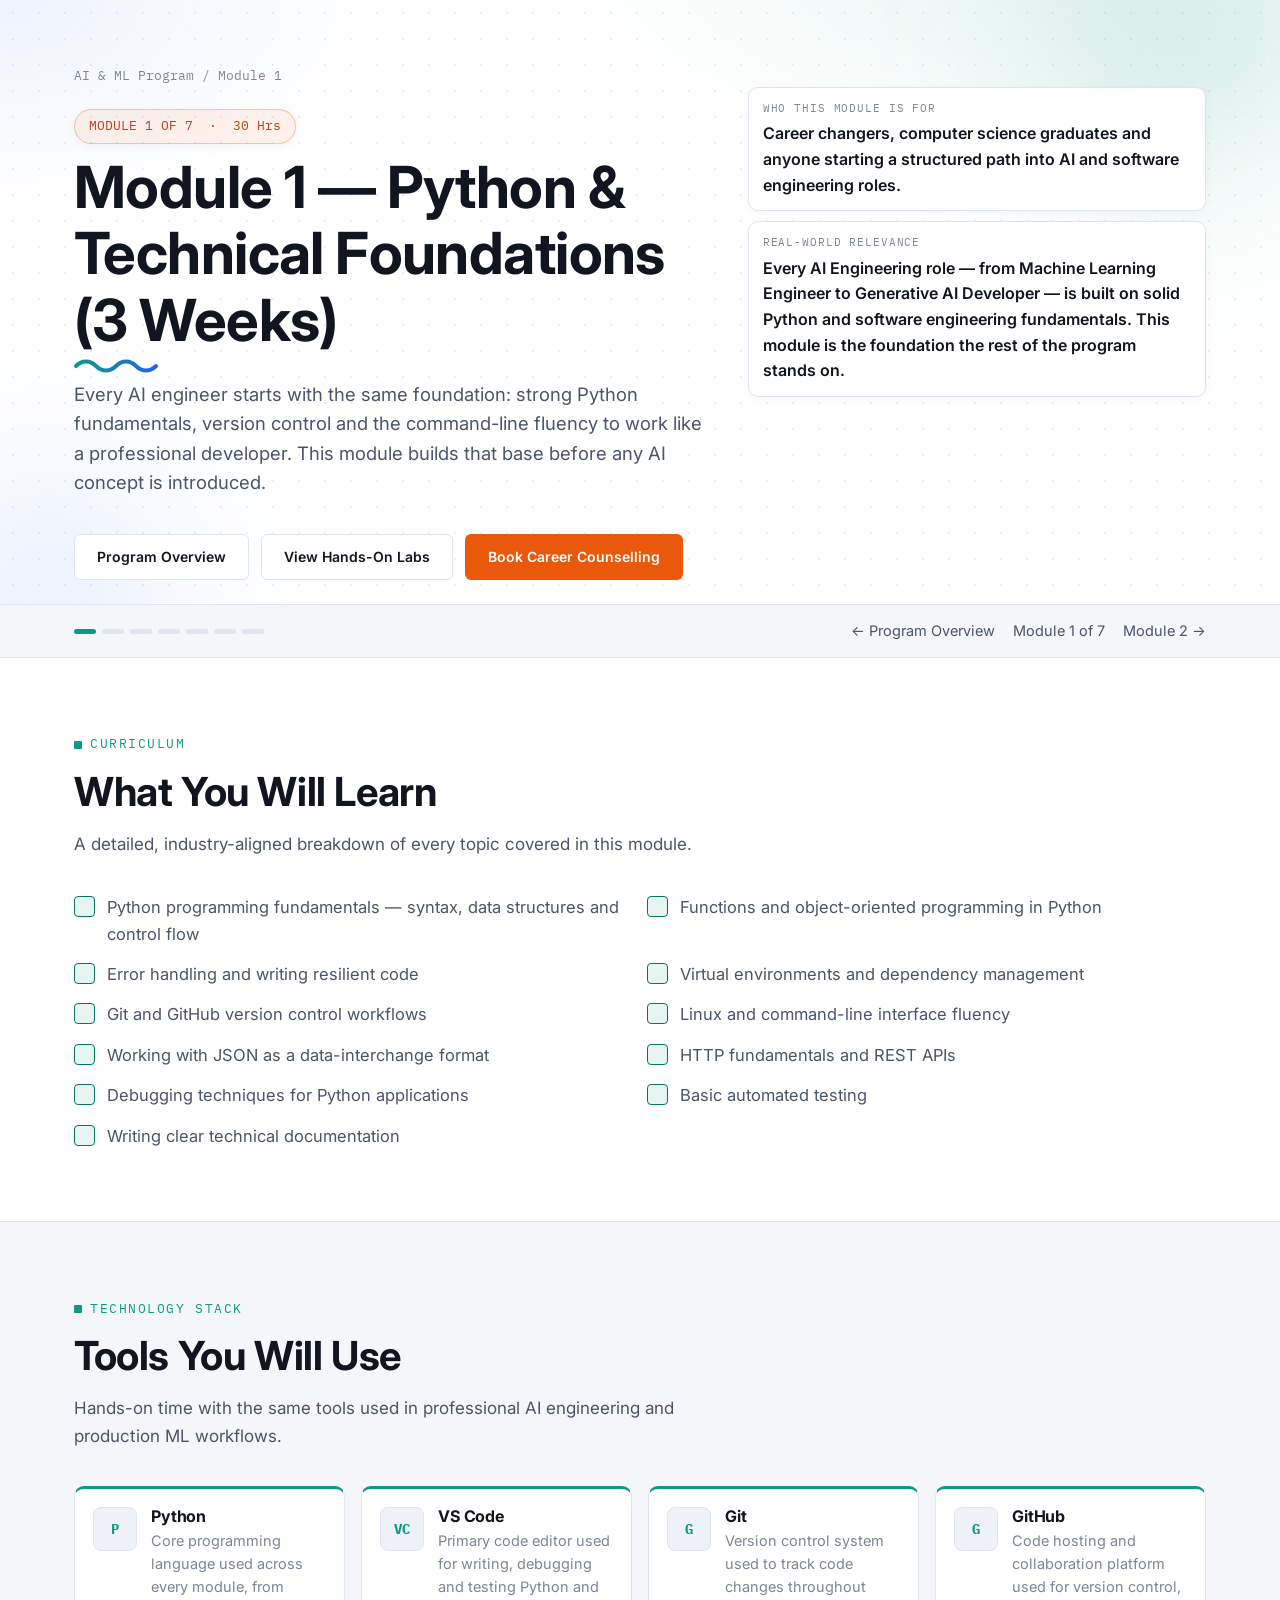
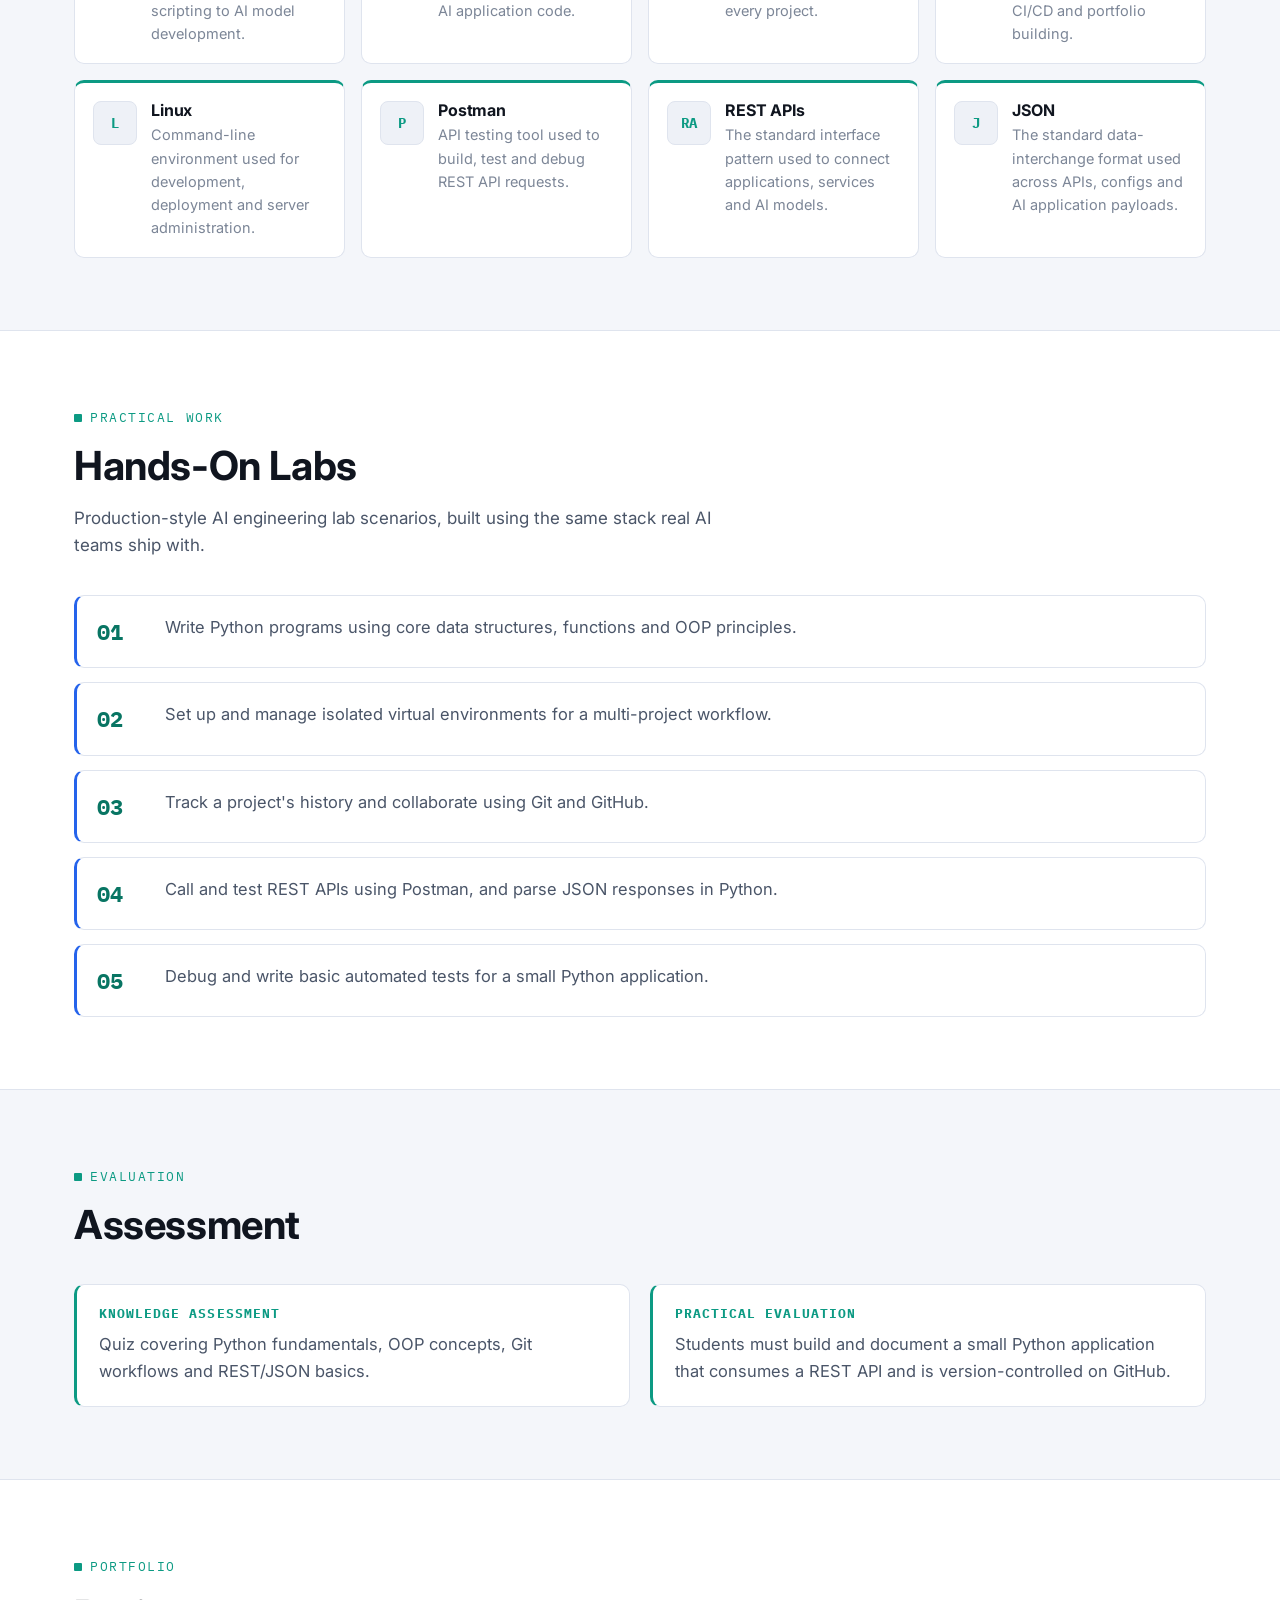
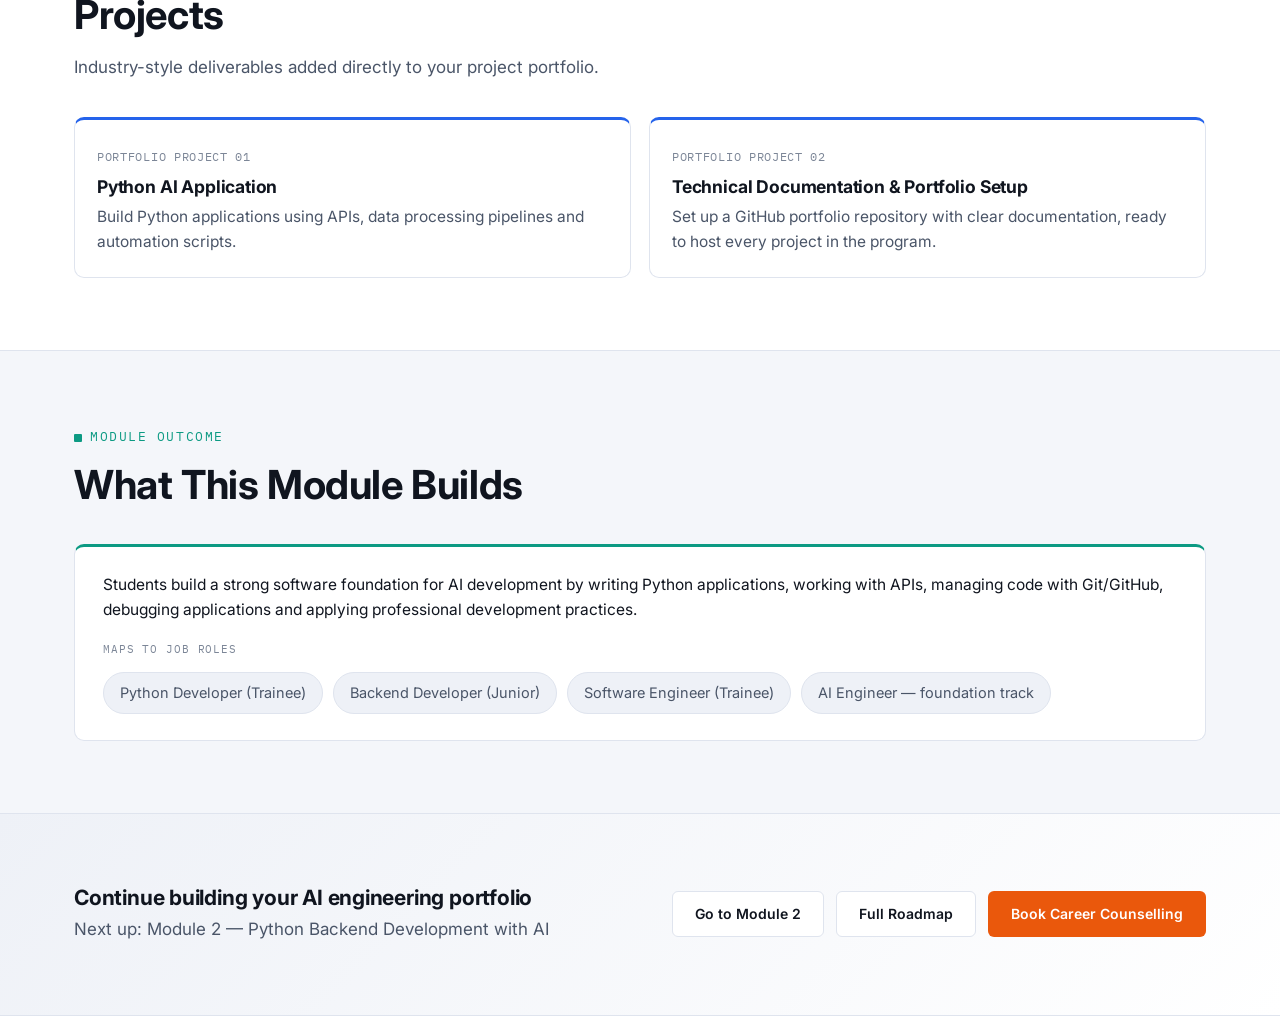
==== commit 1a818471: "Fix empty space above hero image (same fix as the Cybersecurity site) Co-Authored-By: Claude Sonnet " ====
--- a/module-1-python-technical-foundations/index.html
+++ b/module-1-python-technical-foundations/index.html
@@ -32,9 +32,11 @@
       <div class="breadcrumb">
         <a href="../index.html">AI & ML Program</a><span class="sep">/</span><span>Module 1</span>
       </div>
-      <div class="duration-chip" style="margin-top:22px;">MODULE 1 OF 7 &nbsp;·&nbsp; 30 Hrs</div>
-      <h1>Module 1 — Python &amp; Technical Foundations (3 Weeks)</h1>
-      <svg class="h1-wave" viewBox="0 0 92 16" xmlns="http://www.w3.org/2000/svg" aria-hidden="true">
+      <div class="hero-grid">
+        <div>
+          <div class="duration-chip" style="margin-top:22px;">MODULE 1 OF 7 &nbsp;·&nbsp; 30 Hrs</div>
+          <h1>Module 1 — Python &amp; Technical Foundations (3 Weeks)</h1>
+          <svg class="h1-wave" viewBox="0 0 92 16" xmlns="http://www.w3.org/2000/svg" aria-hidden="true">
         <defs>
           <linearGradient id="waveGradient" x1="0" y1="0" x2="1" y2="0">
             <stop offset="0"/>
@@ -43,8 +45,6 @@
         </defs>
         <path d="M2 8 C 8 2, 16 2, 22 8 C 28 14, 36 14, 42 8 C 48 2, 56 2, 62 8 C 68 14, 76 14, 82 8"/>
       </svg>
-      <div class="hero-grid">
-        <div>
           <p class="hero-lede">Every AI engineer starts with the same foundation: strong Python fundamentals, version control and the command-line fluency to work like a professional developer. This module builds that base before any AI concept is introduced.</p>
         </div>
         <div class="hero-meta">
